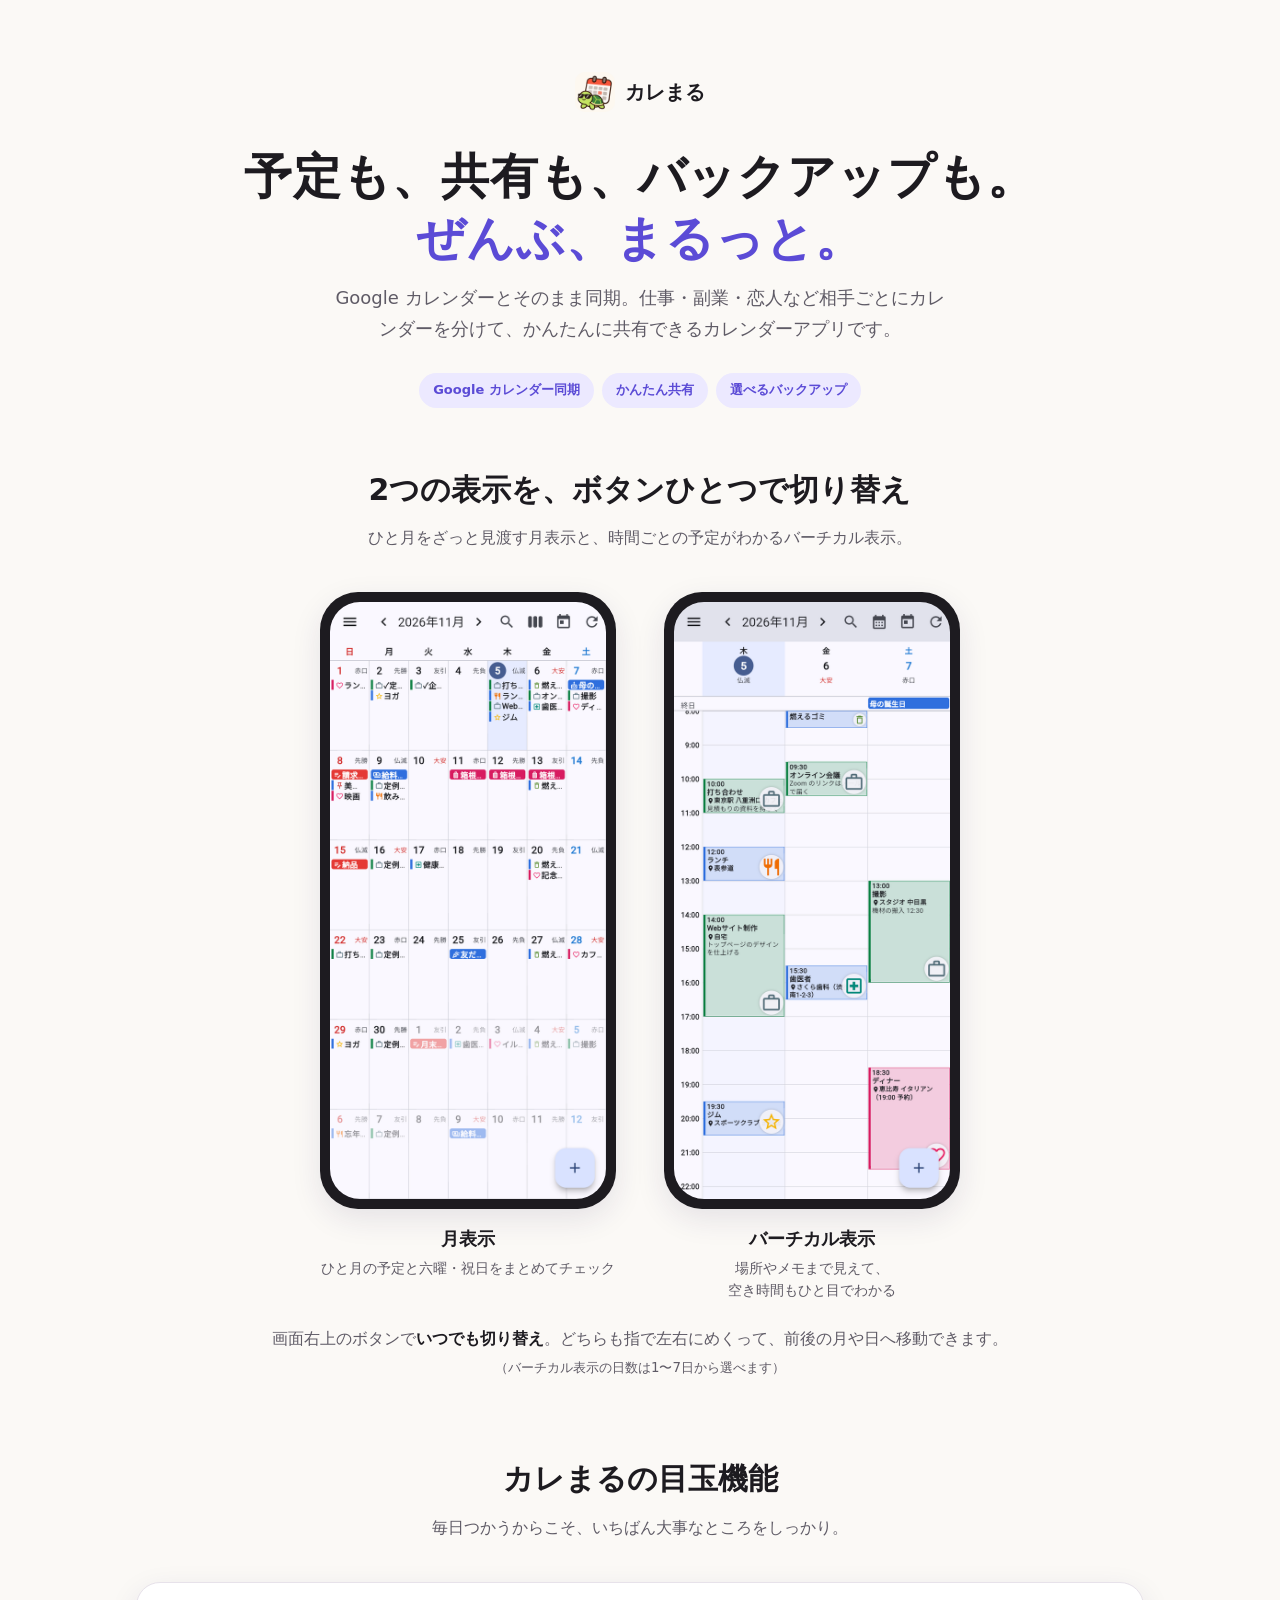
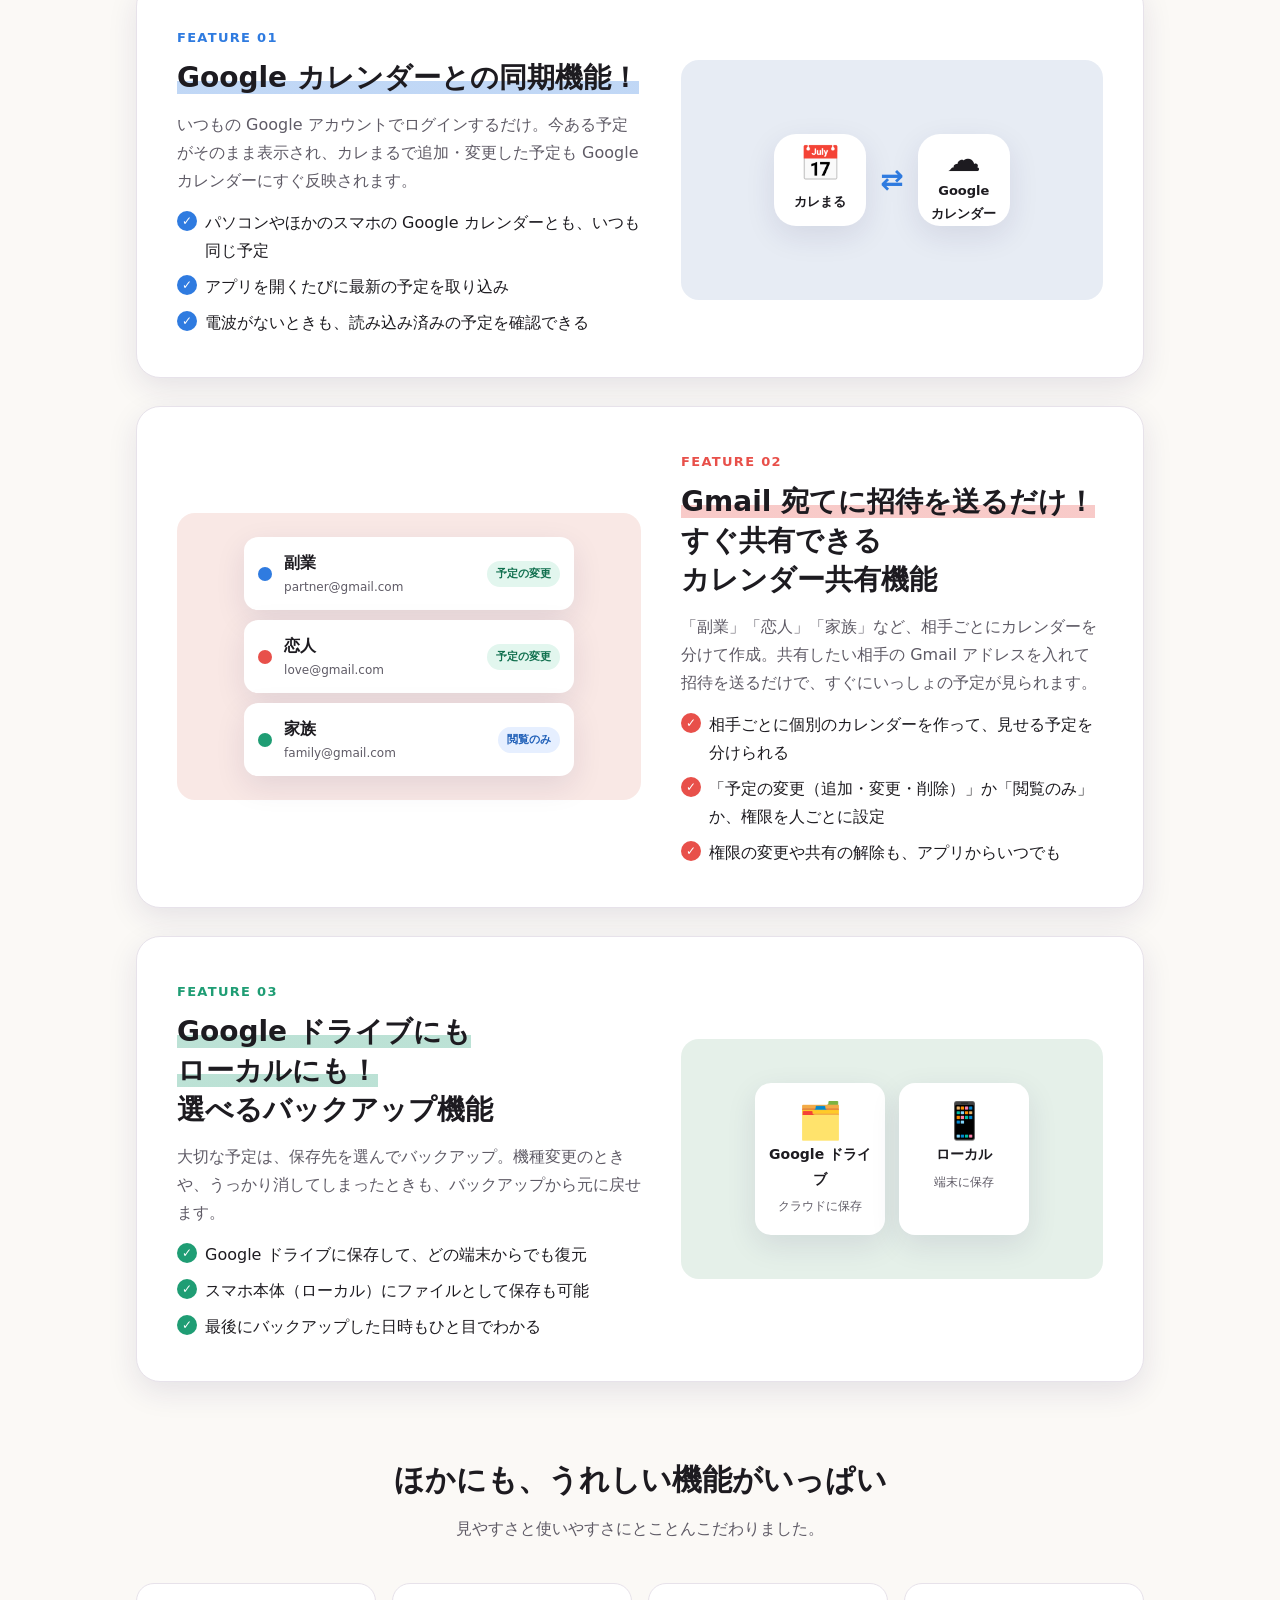
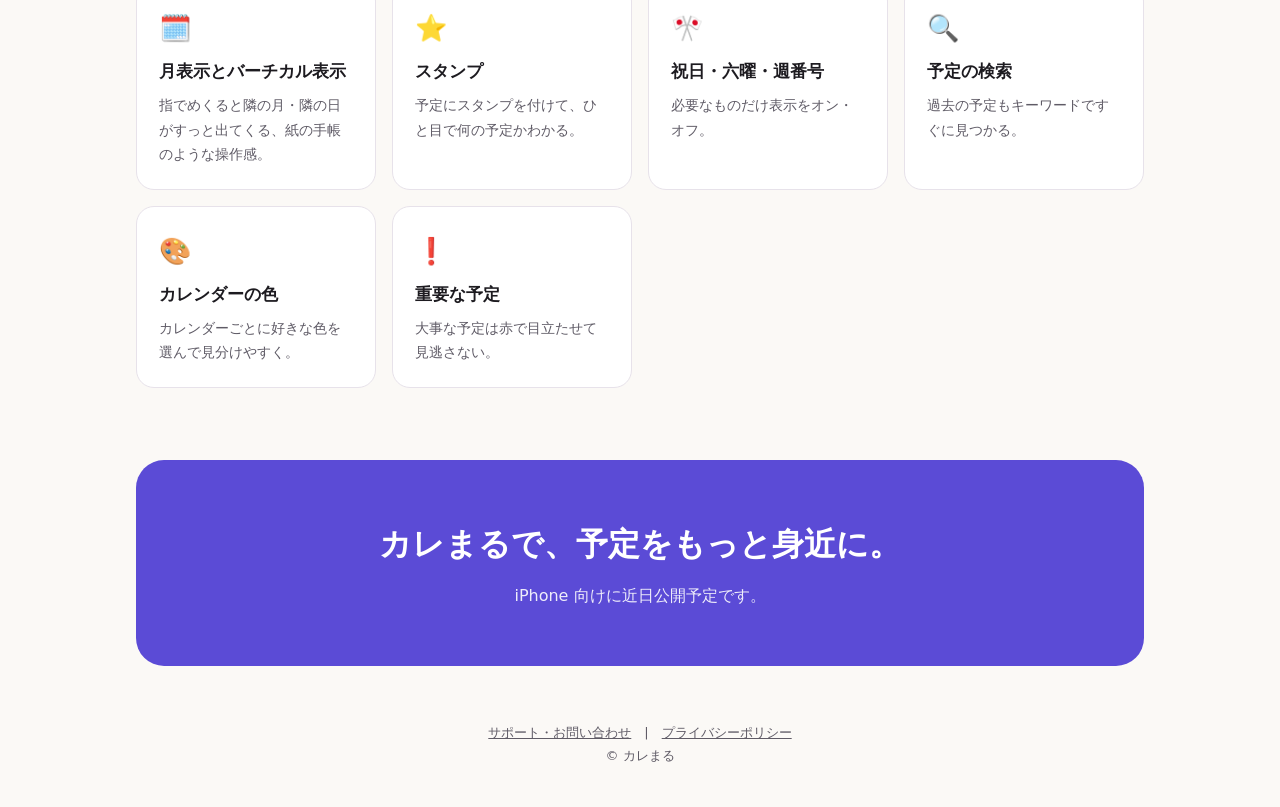
==== index.html @ ba6dcf96 "カレまるの紹介サイト（紹介・プライバシーポリシー・サポート）を追加 Co-Authored-By: Claude Opus 5.5 <noreply@anthropic.com> Claude-Ses" ====
<!doctype html>
<html lang="ja">
<head>
<meta charset="utf-8">
<meta name="viewport" content="width=device-width, initial-scale=1">
<title>カレまる</title>
<meta name="description" content="カレまる — Google カレンダーと同期する、見やすくて共有しやすいカレンダーアプリ">
<link rel="icon" href="favicon.png">
<style>
  :root {
    --bg: #fbf9f6;
    --surface: #ffffff;
    --ink: #1d1b20;
    --muted: #5f5b66;
    --line: #e7e2ea;
    --primary: #5b4bd6;
    --primary-soft: #ece9ff;
    --accent1: #e8504a;
    --accent2: #1f9d74;
    --accent3: #2f7be0;
    --shadow: 0 10px 30px rgba(40, 30, 90, .10);
  }
  @media (prefers-color-scheme: dark) {
    :root:not([data-theme="light"]) {
      --bg: #141218; --surface: #1d1b22; --ink: #ece8f2; --muted: #b0aabb; --line: #34303c;
      --primary: #a99dff; --primary-soft: #2c2650; --shadow: 0 10px 30px rgba(0,0,0,.4);
    }
  }
  :root[data-theme="dark"] {
    --bg: #141218; --surface: #1d1b22; --ink: #ece8f2; --muted: #b0aabb; --line: #34303c;
    --primary: #a99dff; --primary-soft: #2c2650; --shadow: 0 10px 30px rgba(0,0,0,.4);
  }
  * { box-sizing: border-box; }
  body {
    margin: 0; background: var(--bg); color: var(--ink);
    font-family: "Hiragino Sans", "Hiragino Kaku Gothic ProN", "Noto Sans JP", "Yu Gothic", system-ui, sans-serif;
    line-height: 1.75; -webkit-font-smoothing: antialiased;
  }
  .wrap { max-width: 1040px; margin: 0 auto; padding: 0 16px; }
  header.hero { padding: 72px 0 56px; text-align: center; }
  .logo { display: inline-flex; align-items: center; gap: 10px; font-weight: 800; font-size: 20px; }
  .logo img { width: 40px; height: 40px; border-radius: 10px; }
  .hero h1 { font-size: clamp(28px, 6vw, 48px); line-height: 1.3; margin: 24px 0 12px; letter-spacing: .02em; }
  .hero h1 .hl { color: var(--primary); }
  .hero p.lead { color: var(--muted); font-size: clamp(15px, 2.4vw, 18px); margin: 0 auto 28px; max-width: 34em; }
  .badges { display: flex; flex-wrap: wrap; gap: 8px; justify-content: center; }
  .badge { background: var(--primary-soft); color: var(--primary); font-weight: 700; font-size: 13px; padding: 6px 14px; border-radius: 999px; }

  .section-title { text-align: center; margin: 0 0 8px; font-size: clamp(22px, 4vw, 30px); }
  .section-sub { text-align: center; color: var(--muted); margin: 0 0 40px; }

  .feature {
    display: grid; grid-template-columns: 1.1fr 1fr; gap: 40px; align-items: center;
    background: var(--surface); border: 1px solid var(--line); border-radius: 24px;
    padding: 40px; margin-bottom: 28px; box-shadow: var(--shadow);
  }
  .feature:nth-child(even) .visual { order: -1; }
  .num { display: inline-block; font-weight: 800; font-size: 13px; letter-spacing: .1em; color: var(--c); margin-bottom: 8px; }
  h1, h2, h3, .section-sub, .switch-note, .phone figcaption { word-break: keep-all; overflow-wrap: anywhere; }
  .feature h3 { margin: 0 0 14px; font-size: clamp(21px, 3.4vw, 28px); line-height: 1.4; }
  .feature h3 .mark { background: linear-gradient(transparent 62%, color-mix(in srgb, var(--c) 30%, transparent) 62%); }
  .feature p { margin: 0 0 14px; color: var(--muted); }
  .points { list-style: none; padding: 0; margin: 0; display: grid; gap: 8px; }
  .points li { padding-left: 28px; position: relative; }
  .points li::before {
    content: "✓"; position: absolute; left: 0; top: 2px; width: 20px; height: 20px; border-radius: 50%;
    background: var(--c); color: #fff; font-size: 12px; font-weight: 800; display: grid; place-items: center; line-height: 1;
  }
  .visual { background: color-mix(in srgb, var(--c) 10%, var(--bg)); border-radius: 18px; padding: 24px; min-height: 240px; display: grid; place-items: center; }

  /* 同期の図 */
  .sync { display: flex; align-items: center; gap: 14px; flex-wrap: wrap; justify-content: center; }
  .app-tile { width: 92px; height: 92px; border-radius: 22px; background: var(--surface); box-shadow: var(--shadow); display: grid; place-items: center; font-size: 13px; font-weight: 700; text-align: center; padding: 8px; }
  .app-tile .big { font-size: 34px; line-height: 1; display: block; margin-bottom: 4px; }
  .arrows { font-size: 28px; color: var(--c); font-weight: 800; animation: pulse 1.6s ease-in-out infinite; }
  @keyframes pulse { 50% { opacity: .35; } }

  /* 共有の図 */
  .share { width: 100%; max-width: 330px; display: grid; gap: 10px; }
  .cal-row { background: var(--surface); border-radius: 14px; padding: 12px 14px; display: flex; align-items: center; gap: 12px; box-shadow: var(--shadow); }
  .dot { width: 14px; height: 14px; border-radius: 50%; flex: none; }
  .cal-row .name { font-weight: 700; flex: 1; min-width: 0; }
  .cal-row .who { font-size: 12px; color: var(--muted); display: block; font-weight: 400; overflow: hidden; text-overflow: ellipsis; white-space: nowrap; }
  .role { font-size: 11px; font-weight: 700; padding: 3px 9px; border-radius: 999px; white-space: nowrap; }
  .role.w { background: #e2f6ee; color: #11704f; }
  .role.r { background: #e6efff; color: #1f5fb8; }

  /* バックアップの図 */
  .backup { display: flex; gap: 14px; flex-wrap: wrap; justify-content: center; }
  .dest { width: 130px; background: var(--surface); border-radius: 16px; padding: 16px 10px; text-align: center; box-shadow: var(--shadow); }
  .dest .big { font-size: 36px; line-height: 1.2; display: block; }
  .dest b { display: block; font-size: 14px; }
  .dest small { color: var(--muted); font-size: 12px; }

  /* 月表示とバーチカル表示の画面 */
  .views { display: grid; grid-template-columns: 1fr 1fr; gap: clamp(14px, 4vw, 48px); max-width: 640px; margin: 0 auto 24px; }
  .phone { margin: 0; text-align: center; }
  .phone .frame { background: #1d1b20; border-radius: clamp(22px, 5vw, 38px); padding: clamp(6px, 1.4vw, 10px); box-shadow: var(--shadow); }
  .phone img { display: block; width: 100%; height: auto; border-radius: clamp(16px, 3.8vw, 30px); }
  .phone figcaption { margin-top: 14px; font-weight: 800; font-size: clamp(15px, 3vw, 18px); }
  .phone figcaption small { display: block; font-weight: 400; color: var(--muted); font-size: clamp(12px, 2.4vw, 14px); line-height: 1.6; margin-top: 2px; }
  .switch-note { text-align: center; color: var(--muted); margin: 0 0 72px; }
  .switch-note b { color: var(--ink); }

  .others { display: grid; grid-template-columns: repeat(auto-fit, minmax(220px, 1fr)); gap: 16px; margin: 0 0 72px; }
  .card { background: var(--surface); border: 1px solid var(--line); border-radius: 18px; padding: 22px; }
  .card .ic { font-size: 26px; }
  .card h4 { margin: 6px 0 6px; font-size: 17px; }
  .card p { margin: 0; color: var(--muted); font-size: 14px; }

  .cta { text-align: center; padding: 56px 16px; background: var(--primary); color: #fff; border-radius: 28px; margin-bottom: 56px; }
  .cta h2 { margin: 0 0 10px; font-size: clamp(22px, 4vw, 32px); }
  .cta p { margin: 0; opacity: .9; }
  footer { text-align: center; color: var(--muted); font-size: 13px; padding: 0 0 40px; }
  footer a { color: var(--muted); }

  @media (max-width: 760px) {
    header.hero { padding: 48px 0 36px; }
    .feature { grid-template-columns: 1fr; padding: 24px 20px; gap: 24px; }
    .feature:nth-child(even) .visual { order: 0; }
    .visual { min-height: 0; padding: 20px 14px; }
  }
</style>
</head>
<body>
<div class="wrap">
  <header class="hero">
    <div class="logo"><img src="icon.png" alt="">カレまる</div>
    <h1>予定も、<wbr>共有も、<wbr>バックアップも。<br><span class="hl">ぜんぶ、まるっと。</span></h1>
    <p class="lead">Google カレンダーとそのまま同期。仕事・副業・恋人など相手ごとにカレンダーを分けて、かんたんに共有できるカレンダーアプリです。</p>
    <div class="badges">
      <span class="badge">Google カレンダー同期</span>
      <span class="badge">かんたん共有</span>
      <span class="badge">選べるバックアップ</span>
    </div>
  </header>

  <h2 class="section-title">2つの表示を、<wbr>ボタンひとつで<wbr>切り替え</h2>
  <p class="section-sub">ひと月をざっと見渡す月表示と、<wbr>時間ごとの予定がわかるバーチカル表示。</p>
  <div class="views">
    <figure class="phone">
      <div class="frame"><img src="screen-month.png" alt="カレまるの月表示の画面" width="600" height="1298" loading="lazy"></div>
      <figcaption>月表示<small>ひと月の予定と六曜・祝日を<wbr>まとめてチェック</small></figcaption>
    </figure>
    <figure class="phone">
      <div class="frame"><img src="screen-vertical.png" alt="カレまるのバーチカル表示の画面" width="600" height="1298" loading="lazy"></div>
      <figcaption>バーチカル表示<small>場所やメモまで見えて、<wbr>空き時間もひと目でわかる</small></figcaption>
    </figure>
  </div>
  <p class="switch-note">画面右上のボタンで<b>いつでも切り替え</b>。<wbr>どちらも指で左右にめくって、<wbr>前後の月や日へ<wbr>移動できます。<br><small>（バーチカル表示の日数は<wbr>1〜7日から選べます）</small></p>

  <h2 class="section-title">カレまるの目玉機能</h2>
  <p class="section-sub">毎日つかうからこそ、いちばん大事なところをしっかり。</p>

  <section>
    <article class="feature" style="--c: var(--accent3)">
      <div>
        <span class="num">FEATURE 01</span>
        <h3><span class="mark">Google カレンダーとの<wbr>同期機能！</span></h3>
        <p>いつもの Google アカウントでログインするだけ。今ある予定がそのまま表示され、カレまるで追加・変更した予定も Google カレンダーにすぐ反映されます。</p>
        <ul class="points">
          <li>パソコンやほかのスマホの Google カレンダーとも、いつも同じ予定</li>
          <li>アプリを開くたびに最新の予定を取り込み</li>
          <li>電波がないときも、読み込み済みの予定を確認できる</li>
        </ul>
      </div>
      <div class="visual">
        <div class="sync">
          <div class="app-tile"><span class="big">📅</span>カレまる</div>
          <div class="arrows">⇄</div>
          <div class="app-tile"><span class="big">☁️</span>Google<br>カレンダー</div>
        </div>
      </div>
    </article>

    <article class="feature" style="--c: var(--accent1)">
      <div>
        <span class="num">FEATURE 02</span>
        <h3><span class="mark">Gmail 宛てに<wbr>招待を送るだけ！</span><br>すぐ共有できる<wbr>カレンダー共有機能</h3>
        <p>「副業」「恋人」「家族」など、相手ごとにカレンダーを分けて作成。共有したい相手の Gmail アドレスを入れて招待を送るだけで、すぐにいっしょの予定が見られます。</p>
        <ul class="points">
          <li>相手ごとに個別のカレンダーを作って、見せる予定を分けられる</li>
          <li>「予定の変更（追加・変更・削除）」か「閲覧のみ」か、権限を人ごとに設定</li>
          <li>権限の変更や共有の解除も、アプリからいつでも</li>
        </ul>
      </div>
      <div class="visual">
        <div class="share">
          <div class="cal-row"><span class="dot" style="background:#2f7be0"></span><span class="name">副業<span class="who">partner@gmail.com</span></span><span class="role w">予定の変更</span></div>
          <div class="cal-row"><span class="dot" style="background:#e8504a"></span><span class="name">恋人<span class="who">love@gmail.com</span></span><span class="role w">予定の変更</span></div>
          <div class="cal-row"><span class="dot" style="background:#1f9d74"></span><span class="name">家族<span class="who">family@gmail.com</span></span><span class="role r">閲覧のみ</span></div>
        </div>
      </div>
    </article>

    <article class="feature" style="--c: var(--accent2)">
      <div>
        <span class="num">FEATURE 03</span>
        <h3><span class="mark">Google ドライブにも<wbr>ローカルにも！</span><br>選べる<wbr>バックアップ機能</h3>
        <p>大切な予定は、保存先を選んでバックアップ。機種変更のときや、うっかり消してしまったときも、バックアップから元に戻せます。</p>
        <ul class="points">
          <li>Google ドライブに保存して、どの端末からでも復元</li>
          <li>スマホ本体（ローカル）にファイルとして保存も可能</li>
          <li>最後にバックアップした日時もひと目でわかる</li>
        </ul>
      </div>
      <div class="visual">
        <div class="backup">
          <div class="dest"><span class="big">🗂️</span><b>Google ドライブ</b><small>クラウドに保存</small></div>
          <div class="dest"><span class="big">📱</span><b>ローカル</b><small>端末に保存</small></div>
        </div>
      </div>
    </article>
  </section>

  <h2 class="section-title" style="margin-top:72px">ほかにも、<wbr>うれしい機能が<wbr>いっぱい</h2>
  <p class="section-sub">見やすさと使いやすさにとことんこだわりました。</p>
  <div class="others">
    <div class="card"><div class="ic">🗓️</div><h4>月表示とバーチカル表示</h4><p>指でめくると隣の月・隣の日がすっと出てくる、紙の手帳のような操作感。</p></div>
    <div class="card"><div class="ic">⭐</div><h4>スタンプ</h4><p>予定にスタンプを付けて、ひと目で何の予定かわかる。</p></div>
    <div class="card"><div class="ic">🎌</div><h4>祝日・六曜・週番号</h4><p>必要なものだけ表示をオン・オフ。</p></div>
    <div class="card"><div class="ic">🔍</div><h4>予定の検索</h4><p>過去の予定もキーワードですぐに見つかる。</p></div>
    <div class="card"><div class="ic">🎨</div><h4>カレンダーの色</h4><p>カレンダーごとに好きな色を選んで見分けやすく。</p></div>
    <div class="card"><div class="ic">❗</div><h4>重要な予定</h4><p>大事な予定は赤で目立たせて見逃さない。</p></div>
  </div>

  <div class="cta">
    <h2>カレまるで、<wbr>予定をもっと<wbr>身近に。</h2>
    <p>iPhone 向けに近日公開予定です。</p>
  </div>

  <footer><a href="support.html">サポート・お問い合わせ</a>　|　<a href="privacy.html">プライバシーポリシー</a><br>© カレまる</footer>
</div>
</body>
</html>
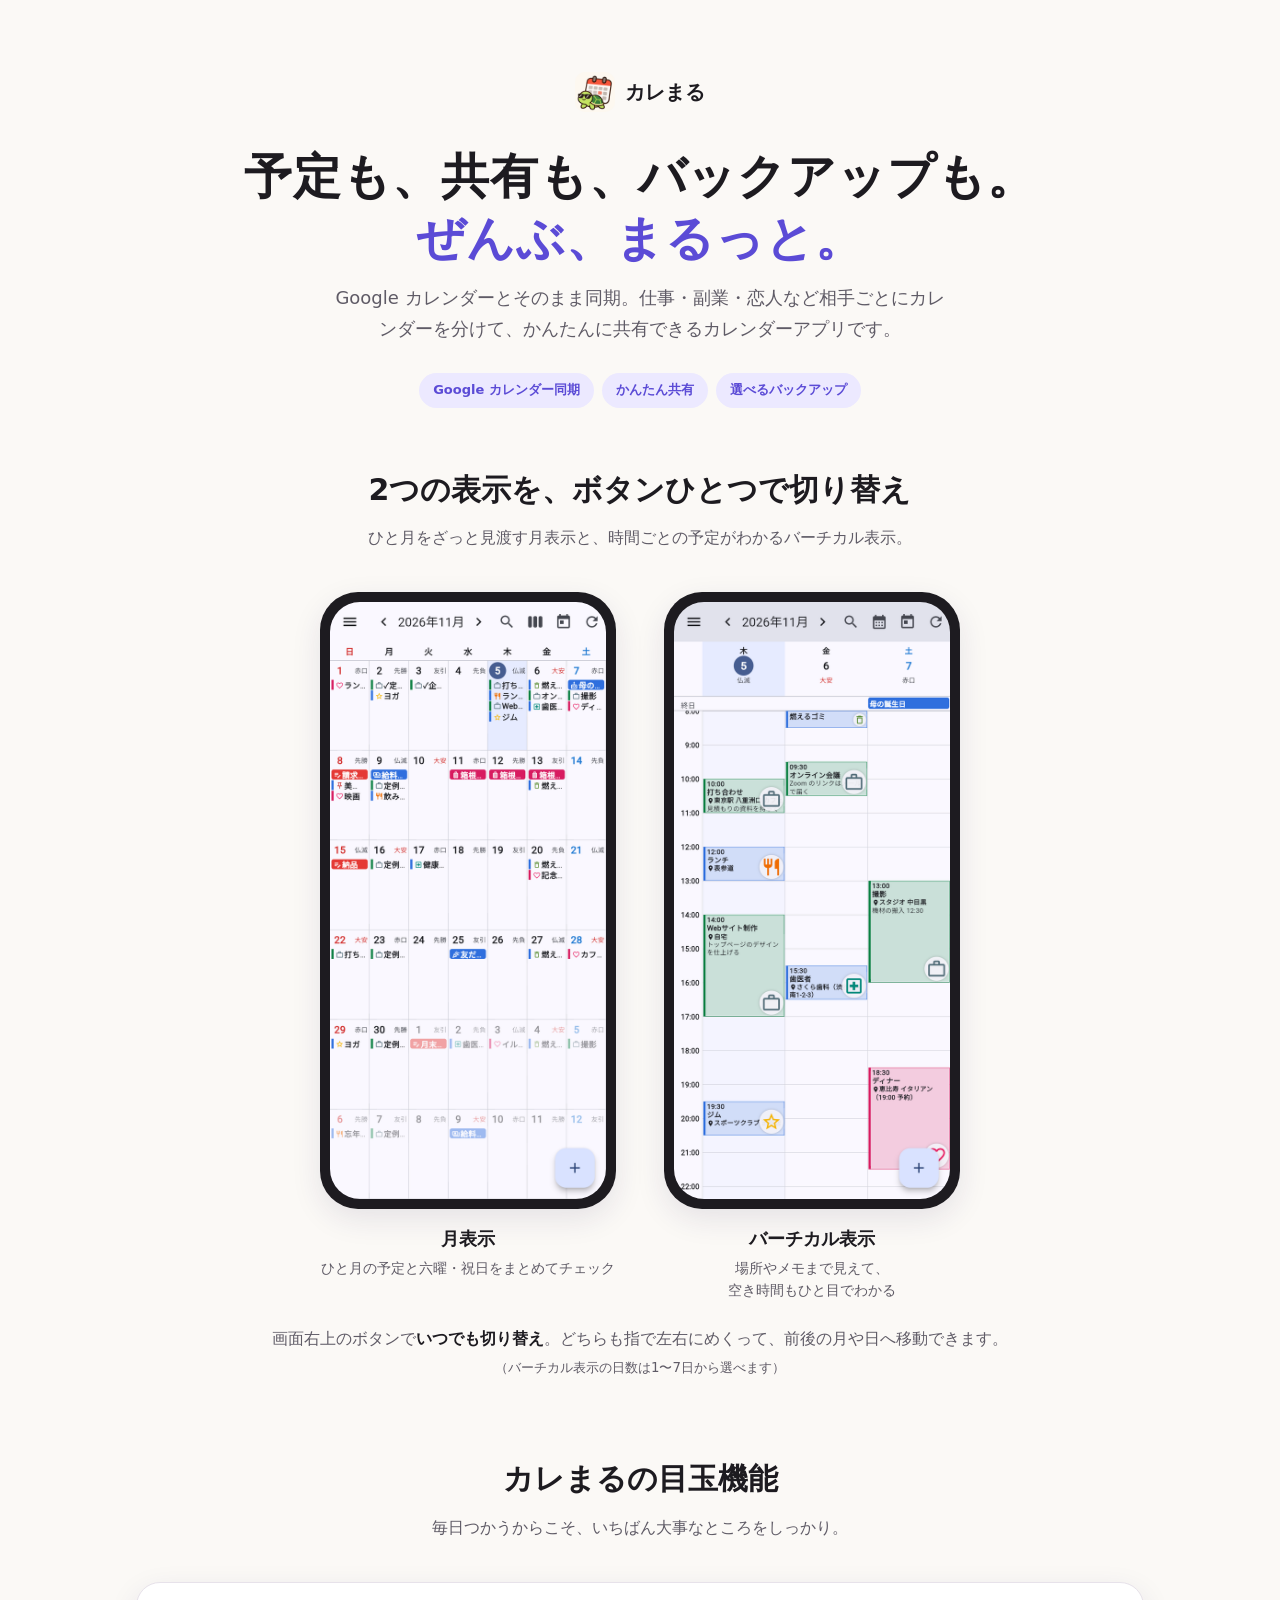
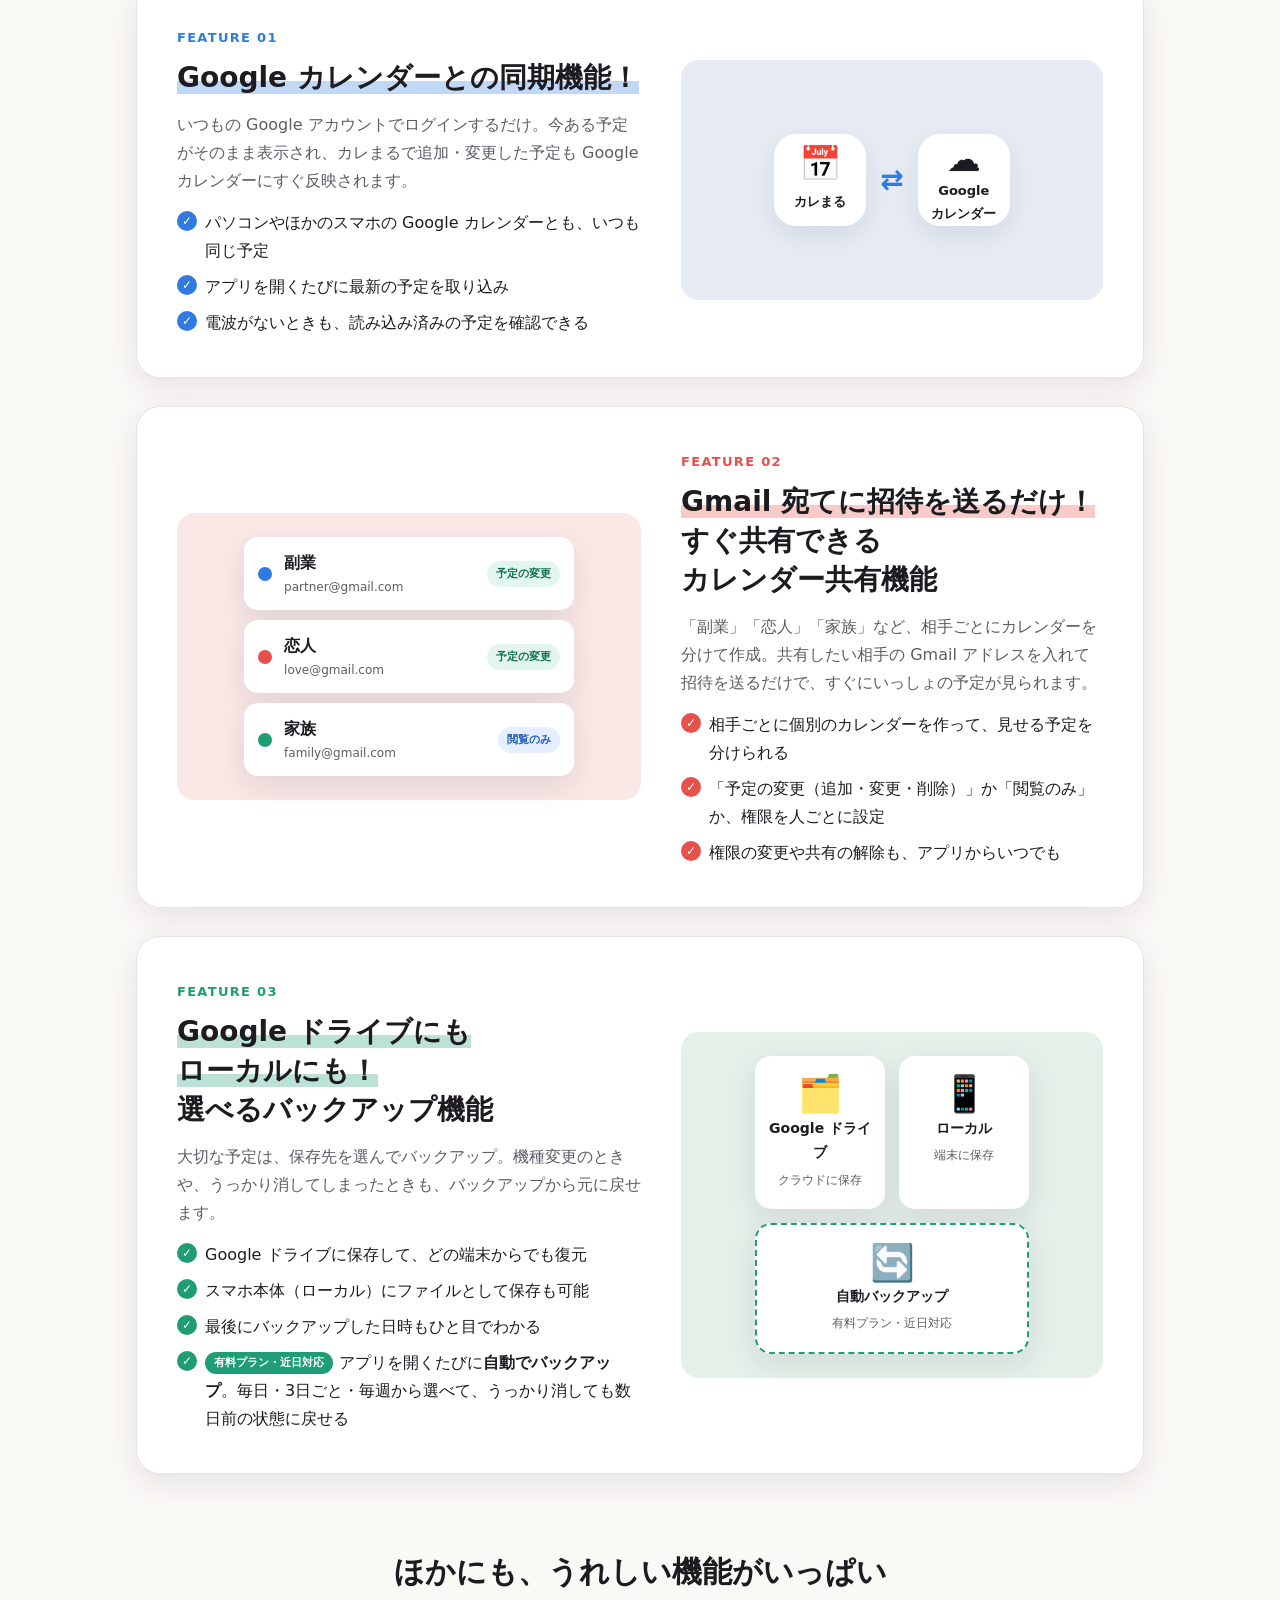
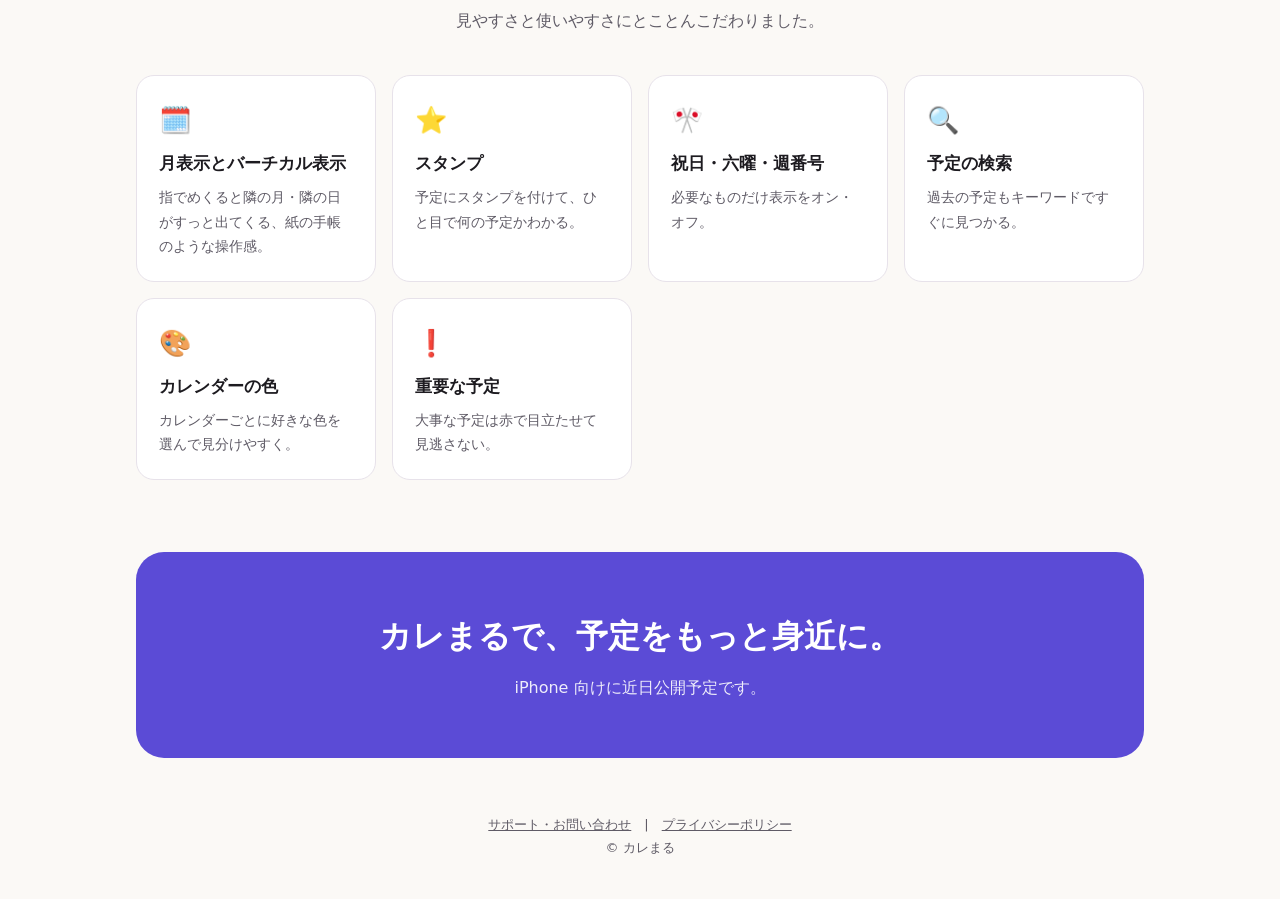
==== commit 312a704e: "紹介ページ：自動バックアップ（有料プラン・近日対応）を紹介する Co-Authored-By: Claude Opus 5.5 <noreply@anthropic.com> Claude-Sessi" ====
--- a/index.html
+++ b/index.html
@@ -91,6 +91,8 @@
   .dest .big { font-size: 36px; line-height: 1.2; display: block; }
   .dest b { display: block; font-size: 14px; }
   .dest small { color: var(--muted); font-size: 12px; }
+  .dest.auto { border: 2px dashed var(--c); width: min(274px, 100%); }
+  .soon { display: inline-block; font-size: 11px; font-weight: 700; color: #fff; background: var(--c); border-radius: 999px; padding: 1px 9px; margin-right: 6px; vertical-align: 2px; }
 
   /* 月表示とバーチカル表示の画面 */
   .views { display: grid; grid-template-columns: 1fr 1fr; gap: clamp(14px, 4vw, 48px); max-width: 640px; margin: 0 auto 24px; }
@@ -202,12 +204,14 @@
           <li>Google ドライブに保存して、どの端末からでも復元</li>
           <li>スマホ本体（ローカル）にファイルとして保存も可能</li>
           <li>最後にバックアップした日時もひと目でわかる</li>
+          <li><span class="soon">有料プラン・近日対応</span>アプリを開くたびに<b>自動でバックアップ</b>。毎日・3日ごと・毎週から選べて、うっかり消しても数日前の状態に戻せる</li>
         </ul>
       </div>
       <div class="visual">
         <div class="backup">
           <div class="dest"><span class="big">🗂️</span><b>Google ドライブ</b><small>クラウドに保存</small></div>
           <div class="dest"><span class="big">📱</span><b>ローカル</b><small>端末に保存</small></div>
+          <div class="dest auto"><span class="big">🔄</span><b>自動バックアップ</b><small>有料プラン・近日対応</small></div>
         </div>
       </div>
     </article>
